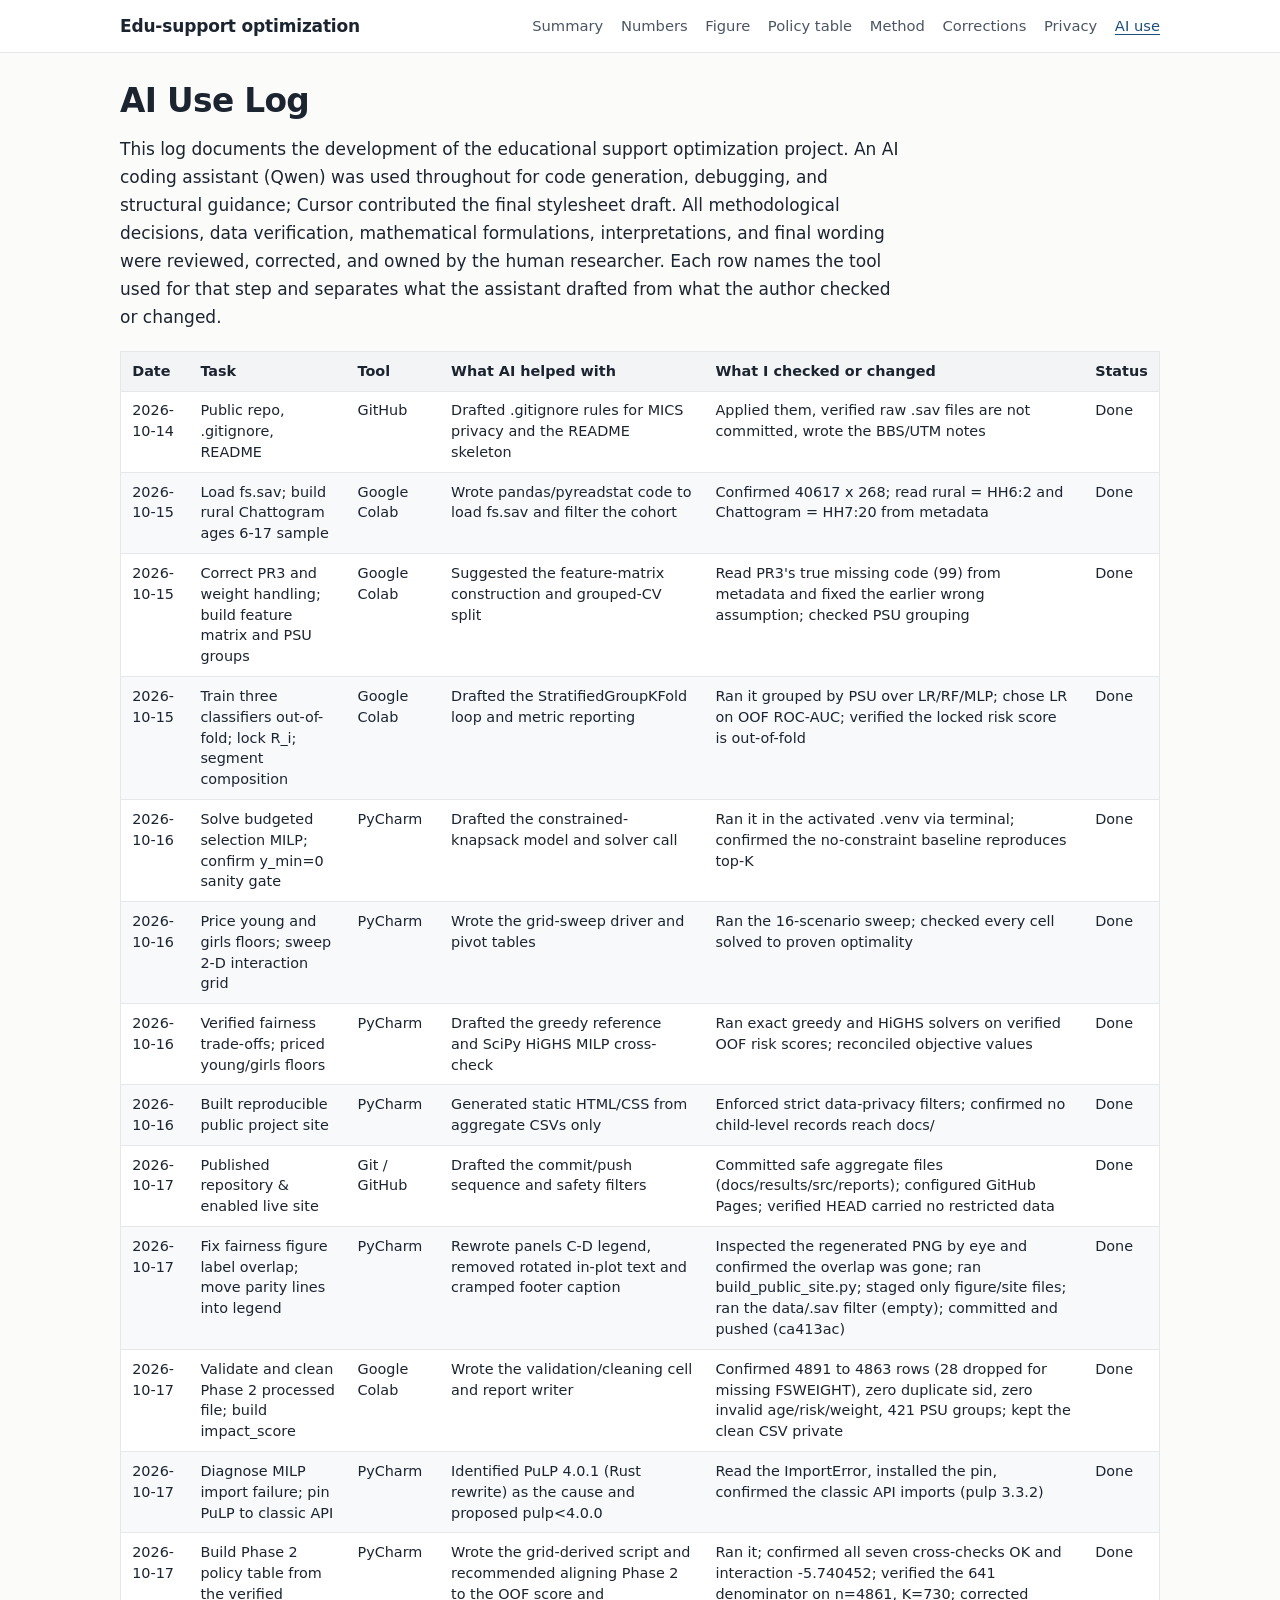
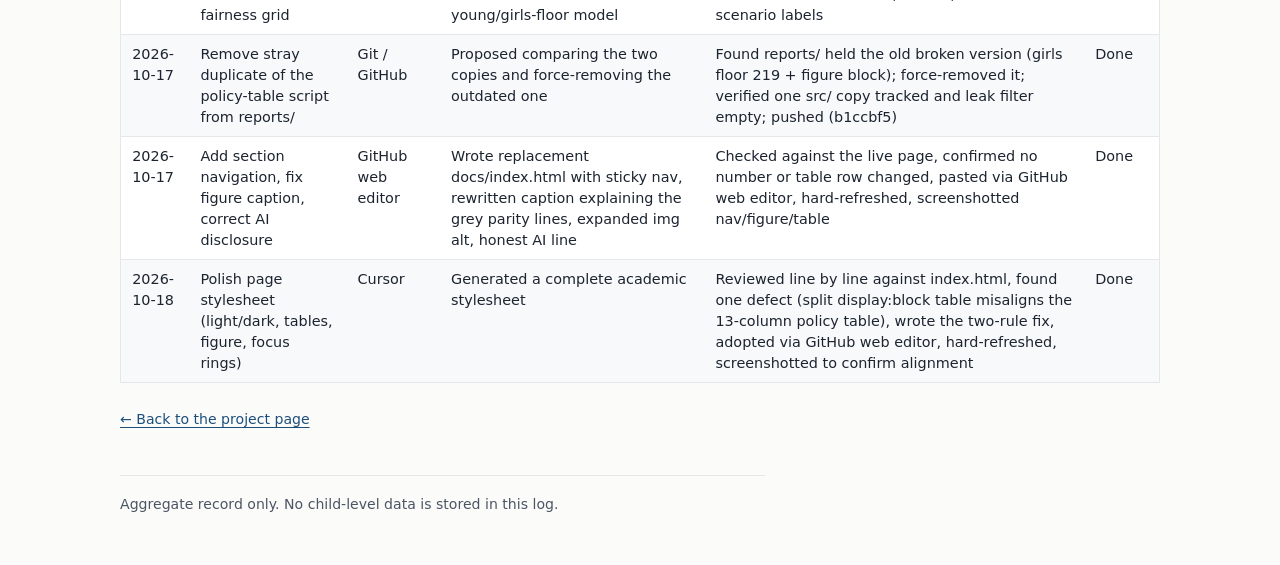
==== docs/ai-use-log.html @ 969b16ec "Add styled AI use log page (fixes raw-markdown render under .nojekyll)" ====
<!doctype html>
<html lang='en'>
<head>
<meta charset='utf-8'>
<meta name='viewport' content='width=device-width, initial-scale=1'>
<title>AI Use Log — Fairness-Constrained Allocation, Rural Chattogram</title>
<link rel='stylesheet' href='styles.css'>
</head>
<body>
<nav class='topnav' aria-label='Section navigation'>
  <div class='topnav-inner'>
    <a class='topnav-brand' href='index.html'>Edu-support optimization</a>
    <div class='topnav-links'>
      <a href='index.html#summary'>Summary</a>
      <a href='index.html#numbers'>Numbers</a>
      <a href='index.html#figure'>Figure</a>
      <a href='index.html#policy'>Policy table</a>
      <a href='index.html#method'>Method</a>
      <a href='index.html#corrections'>Corrections</a>
      <a href='index.html#privacy'>Privacy</a>
      <a href='index.html#ai' aria-current='page'>AI use</a>
    </div>
  </div>
</nav>
<main>
<h1>AI Use Log</h1>
<p>This log documents the development of the educational support optimization project. An AI coding assistant (Qwen) was used throughout for code generation, debugging, and structural guidance; Cursor contributed the final stylesheet draft. All methodological decisions, data verification, mathematical formulations, interpretations, and final wording were reviewed, corrected, and owned by the human researcher. Each row names the tool used for that step and separates what the assistant drafted from what the author checked or changed.</p>
<table class='data-table'>
<thead><tr><th>Date</th><th>Task</th><th>Tool</th><th>What AI helped with</th><th>What I checked or changed</th><th>Status</th></tr></thead>
<tbody>
<tr><td>2026-10-14</td><td>Public repo, .gitignore, README</td><td>GitHub</td><td>Drafted .gitignore rules for MICS privacy and the README skeleton</td><td>Applied them, verified raw .sav files are not committed, wrote the BBS/UTM notes</td><td>Done</td></tr>
<tr><td>2026-10-15</td><td>Load fs.sav; build rural Chattogram ages 6-17 sample</td><td>Google Colab</td><td>Wrote pandas/pyreadstat code to load fs.sav and filter the cohort</td><td>Confirmed 40617 x 268; read rural = HH6:2 and Chattogram = HH7:20 from metadata</td><td>Done</td></tr>
<tr><td>2026-10-15</td><td>Correct PR3 and weight handling; build feature matrix and PSU groups</td><td>Google Colab</td><td>Suggested the feature-matrix construction and grouped-CV split</td><td>Read PR3's true missing code (99) from metadata and fixed the earlier wrong assumption; checked PSU grouping</td><td>Done</td></tr>
<tr><td>2026-10-15</td><td>Train three classifiers out-of-fold; lock R_i; segment composition</td><td>Google Colab</td><td>Drafted the StratifiedGroupKFold loop and metric reporting</td><td>Ran it grouped by PSU over LR/RF/MLP; chose LR on OOF ROC-AUC; verified the locked risk score is out-of-fold</td><td>Done</td></tr>
<tr><td>2026-10-16</td><td>Solve budgeted selection MILP; confirm y_min=0 sanity gate</td><td>PyCharm</td><td>Drafted the constrained-knapsack model and solver call</td><td>Ran it in the activated .venv via terminal; confirmed the no-constraint baseline reproduces top-K</td><td>Done</td></tr>
<tr><td>2026-10-16</td><td>Price young and girls floors; sweep 2-D interaction grid</td><td>PyCharm</td><td>Wrote the grid-sweep driver and pivot tables</td><td>Ran the 16-scenario sweep; checked every cell solved to proven optimality</td><td>Done</td></tr>
<tr><td>2026-10-16</td><td>Verified fairness trade-offs; priced young/girls floors</td><td>PyCharm</td><td>Drafted the greedy reference and SciPy HiGHS MILP cross-check</td><td>Ran exact greedy and HiGHS solvers on verified OOF risk scores; reconciled objective values</td><td>Done</td></tr>
<tr><td>2026-10-16</td><td>Built reproducible public project site</td><td>PyCharm</td><td>Generated static HTML/CSS from aggregate CSVs only</td><td>Enforced strict data-privacy filters; confirmed no child-level records reach docs/</td><td>Done</td></tr>
<tr><td>2026-10-17</td><td>Published repository &amp; enabled live site</td><td>Git / GitHub</td><td>Drafted the commit/push sequence and safety filters</td><td>Committed safe aggregate files (docs/results/src/reports); configured GitHub Pages; verified HEAD carried no restricted data</td><td>Done</td></tr>
<tr><td>2026-10-17</td><td>Fix fairness figure label overlap; move parity lines into legend</td><td>PyCharm</td><td>Rewrote panels C-D legend, removed rotated in-plot text and cramped footer caption</td><td>Inspected the regenerated PNG by eye and confirmed the overlap was gone; ran build_public_site.py; staged only figure/site files; ran the data/.sav filter (empty); committed and pushed (ca413ac)</td><td>Done</td></tr>
<tr><td>2026-10-17</td><td>Validate and clean Phase 2 processed file; build impact_score</td><td>Google Colab</td><td>Wrote the validation/cleaning cell and report writer</td><td>Confirmed 4891 to 4863 rows (28 dropped for missing FSWEIGHT), zero duplicate sid, zero invalid age/risk/weight, 421 PSU groups; kept the clean CSV private</td><td>Done</td></tr>
<tr><td>2026-10-17</td><td>Diagnose MILP import failure; pin PuLP to classic API</td><td>PyCharm</td><td>Identified PuLP 4.0.1 (Rust rewrite) as the cause and proposed pulp&lt;4.0.0</td><td>Read the ImportError, installed the pin, confirmed the classic API imports (pulp 3.3.2)</td><td>Done</td></tr>
<tr><td>2026-10-17</td><td>Build Phase 2 policy table from the verified fairness grid</td><td>PyCharm</td><td>Wrote the grid-derived script and recommended aligning Phase 2 to the OOF score and young/girls-floor model</td><td>Ran it; confirmed all seven cross-checks OK and interaction -5.740452; verified the 641 denominator on n=4861, K=730; corrected scenario labels</td><td>Done</td></tr>
<tr><td>2026-10-17</td><td>Remove stray duplicate of the policy-table script from reports/</td><td>Git / GitHub</td><td>Proposed comparing the two copies and force-removing the outdated one</td><td>Found reports/ held the old broken version (girls floor 219 + figure block); force-removed it; verified one src/ copy tracked and leak filter empty; pushed (b1ccbf5)</td><td>Done</td></tr>
<tr><td>2026-10-17</td><td>Add section navigation, fix figure caption, correct AI disclosure</td><td>GitHub web editor</td><td>Wrote replacement docs/index.html with sticky nav, rewritten caption explaining the grey parity lines, expanded img alt, honest AI line</td><td>Checked against the live page, confirmed no number or table row changed, pasted via GitHub web editor, hard-refreshed, screenshotted nav/figure/table</td><td>Done</td></tr>
<tr><td>2026-10-18</td><td>Polish page stylesheet (light/dark, tables, figure, focus rings)</td><td>Cursor</td><td>Generated a complete academic stylesheet</td><td>Reviewed line by line against index.html, found one defect (split display:block table misaligns the 13-column policy table), wrote the two-rule fix, adopted via GitHub web editor, hard-refreshed, screenshotted to confirm alignment</td><td>Done</td></tr>
</tbody>
</table>
<p class='small'><a href='index.html'>&larr; Back to the project page</a></p>
<div class='footer'>Aggregate record only. No child-level data is stored in this log.</div>
</main>
</body>
</html>
---- docs/styles.css ----
/* Academic project page — system fonts, one accent, light/dark via prefers-color-scheme */

:root {
  --text: #1c2430;
  --muted: #4b5563;
  --bg: #fbfbfa;
  --surface: #ffffff;
  --soft: #f3f4f6;
  --line: #e5e7eb;
  --zebra: #f8f9fb;
  --accent: #1d4f7a; /* deep academic blue; ~7:1 on white */
  --accent-soft: #e8f0f6;
  --warn: #9a3412;
  --warn-soft: #f8eee8;
  --ok: #0f6b4c;
  --ok-soft: #eaf6f1;
  --shadow: 0 1px 2px rgba(28, 36, 48, 0.06);
  --radius: 8px;
  --measure: 72ch;
  --page: 68rem;
  --nav-h: 3.25rem;
}

@media (prefers-color-scheme: dark) {
  :root {
    --text: #e8eaed;
    --muted: #a8b0ba;
    --bg: #12151a;
    --surface: #1b1f26;
    --soft: #222831;
    --line: #343b46;
    --zebra: #1f242c;
    --accent: #7eb6d9;
    --accent-soft: #1a2d3c;
    --warn: #e0a07a;
    --warn-soft: #2a211c;
    --ok: #7dbea4;
    --ok-soft: #1a2b25;
    --shadow: 0 1px 2px rgba(0, 0, 0, 0.35);
  }
}

*,
*::before,
*::after {
  box-sizing: border-box;
}

html {
  scroll-padding-top: var(--nav-h);
}

body {
  margin: 0;
  color: var(--text);
  background: var(--bg);
  font-family: ui-sans-serif, system-ui, -apple-system, "Segoe UI", Roboto, Helvetica, Arial, "Noto Sans", sans-serif;
  font-size: 1.0625rem;
  line-height: 1.65;
  -webkit-text-size-adjust: 100%;
}

:focus-visible {
  outline: 2px solid var(--accent);
  outline-offset: 3px;
}

:focus:not(:focus-visible) {
  outline: none;
}

a {
  color: var(--accent);
  text-decoration-thickness: 1px;
  text-underline-offset: 0.18em;
}

a:hover {
  text-decoration-thickness: 2px;
}

/* Sticky top nav */
.topnav {
  position: sticky;
  top: 0;
  z-index: 100;
  background: var(--surface);
  border-bottom: 1px solid var(--line);
}

.topnav-inner {
  display: flex;
  align-items: center;
  justify-content: space-between;
  gap: 1rem;
  max-width: var(--page);
  margin: 0 auto;
  padding: 0.65rem 1.5rem;
  min-height: var(--nav-h);
}

.topnav-brand {
  font-weight: 650;
  color: var(--text);
  text-decoration: none;
  letter-spacing: -0.01em;
  white-space: nowrap;
}

.topnav-brand:hover {
  color: var(--accent);
}

.topnav-links {
  display: flex;
  flex-wrap: wrap;
  align-items: center;
  gap: 0.35rem 1.1rem;
  margin: 0;
  padding: 0;
  list-style: none;
}

.topnav-links a {
  color: var(--muted);
  text-decoration: none;
  font-size: 0.92rem;
}

.topnav-links a:hover,
.topnav-links a[aria-current="page"] {
  color: var(--accent);
  text-decoration: underline;
}

header {
  padding: 2.4rem 1.5rem 1.6rem;
  border-bottom: 1px solid var(--line);
  background: var(--soft);
}

header h1,
header .subtitle,
header .meta,
header .badge-row {
  max-width: var(--page);
  margin-left: auto;
  margin-right: auto;
}

h1 {
  margin: 0 0 0.5rem;
  font-size: clamp(1.55rem, 2.4vw + 1rem, 2.05rem);
  font-weight: 700;
  line-height: 1.25;
  letter-spacing: -0.02em;
}

h2 {
  margin: 2.35rem 0 0.85rem;
  padding-bottom: 0.4rem;
  font-size: 1.32rem;
  font-weight: 650;
  line-height: 1.3;
  letter-spacing: -0.015em;
  border-bottom: 1px solid var(--line);
}

h3 {
  margin: 1.5rem 0 0.45rem;
  font-size: 1.06rem;
  font-weight: 650;
  line-height: 1.35;
}

p {
  margin: 0.8rem 0;
  max-width: var(--measure);
}

.subtitle {
  margin: 0 0 0.65rem;
  color: var(--muted);
  font-size: 1.08rem;
  line-height: 1.5;
  max-width: var(--measure);
}

.meta {
  margin: 0.2rem 0;
  color: var(--muted);
  font-size: 0.95rem;
  max-width: var(--measure);
}

main {
  max-width: var(--page);
  margin: 0 auto;
  padding: 1.75rem 1.5rem 3rem;
}

.badge-row {
  display: flex;
  flex-wrap: wrap;
  gap: 0.45rem;
  margin: 1.1rem 0 0;
  max-width: var(--page);
}

.badge {
  display: inline-block;
  padding: 0.22rem 0.72rem;
  border: 1px solid var(--line);
  border-radius: 999px;
  background: var(--surface);
  color: var(--muted);
  font-size: 0.8rem;
  line-height: 1.45;
  white-space: nowrap;
}

.callout {
  max-width: var(--measure);
  margin: 1.15rem 0;
  padding: 0.95rem 1.1rem;
  background: var(--accent-soft);
  border: 1px solid var(--line);
  border-left: 4px solid var(--accent);
  border-radius: 0 var(--radius) var(--radius) 0;
}

.callout.green {
  background: var(--ok-soft);
  border-left-color: var(--ok);
}

.callout.orange {
  background: var(--warn-soft);
  border-left-color: var(--warn);
}

.callout ul {
  margin: 0.35rem 0 0.15rem 1.15rem;
}

.figure {
  display: block;
  width: auto;
  max-width: 100%;
  height: auto;
  margin: 1.15rem auto 0.45rem;
  border: 1px solid var(--line);
  border-radius: var(--radius);
  background: var(--surface);
}

.figure + .small {
  margin-top: 0.35rem;
  margin-bottom: 0.35rem;
}

.data-table {
  width: 100%;
  min-width: 42rem;
  margin: 1.25rem 0 1.6rem;
  border: 1px solid var(--line);
  border-radius: var(--radius);
  background: var(--surface);
  font-size: 0.9rem;
  line-height: 1.45;
  border-collapse: collapse;
}

.data-table th,
.data-table td {
  padding: 0.55rem 0.7rem;
  border-bottom: 1px solid var(--line);
  text-align: left;
  vertical-align: top;
}

.data-table th {
  background: var(--soft);
  font-weight: 650;
  white-space: nowrap;
}

.data-table tbody tr:nth-child(even) {
  background: var(--zebra);
}

.data-table tbody tr:last-child td {
  border-bottom: none;
}

ul,
ol {
  margin: 0.65rem 0 0.85rem 1.3rem;
  max-width: var(--measure);
  padding: 0;
}

li {
  margin: 0.32rem 0;
}

.small {
  font-size: 0.88rem;
  line-height: 1.55;
  color: var(--muted);
  max-width: var(--measure);
}

.footer {
  max-width: var(--measure);
  margin-top: 2.75rem;
  padding-top: 1.1rem;
  border-top: 1px solid var(--line);
  color: var(--muted);
  font-size: 0.88rem;
}

.code {
  font-family: ui-monospace, SFMono-Regular, Menlo, Monaco, Consolas, "Liberation Mono", "Courier New", monospace;
  font-size: 0.88em;
  background: var(--soft);
  padding: 0.1rem 0.32rem;
  border-radius: 4px;
  border: 1px solid var(--line);
}

.grid {
  display: grid;
  grid-template-columns: repeat(auto-fit, minmax(15.5rem, 1fr));
  gap: 1rem;
  margin: 1.15rem 0 0;
  max-width: var(--page);
}

.card {
  background: var(--surface);
  border: 1px solid var(--line);
  border-radius: var(--radius);
  box-shadow: var(--shadow);
  padding: 1.05rem 1.1rem 0.95rem;
}

.card h3 {
  margin-top: 0;
  margin-bottom: 0.4rem;
}

.card p {
  margin: 0;
  max-width: none;
  color: var(--muted);
  font-size: 0.95rem;
}

@media (max-width: 40rem) {
  .grid {
    grid-template-columns: 1fr;
  }

  .data-table {
    min-width: 36rem;
  }

  .badge {
    white-space: normal;
  }
}

@media (prefers-reduced-motion: reduce) {
  html {
    scroll-behavior: auto;
  }

  *,
  *::before,
  *::after {
    animation: none !important;
    transition: none !important;
  }
}
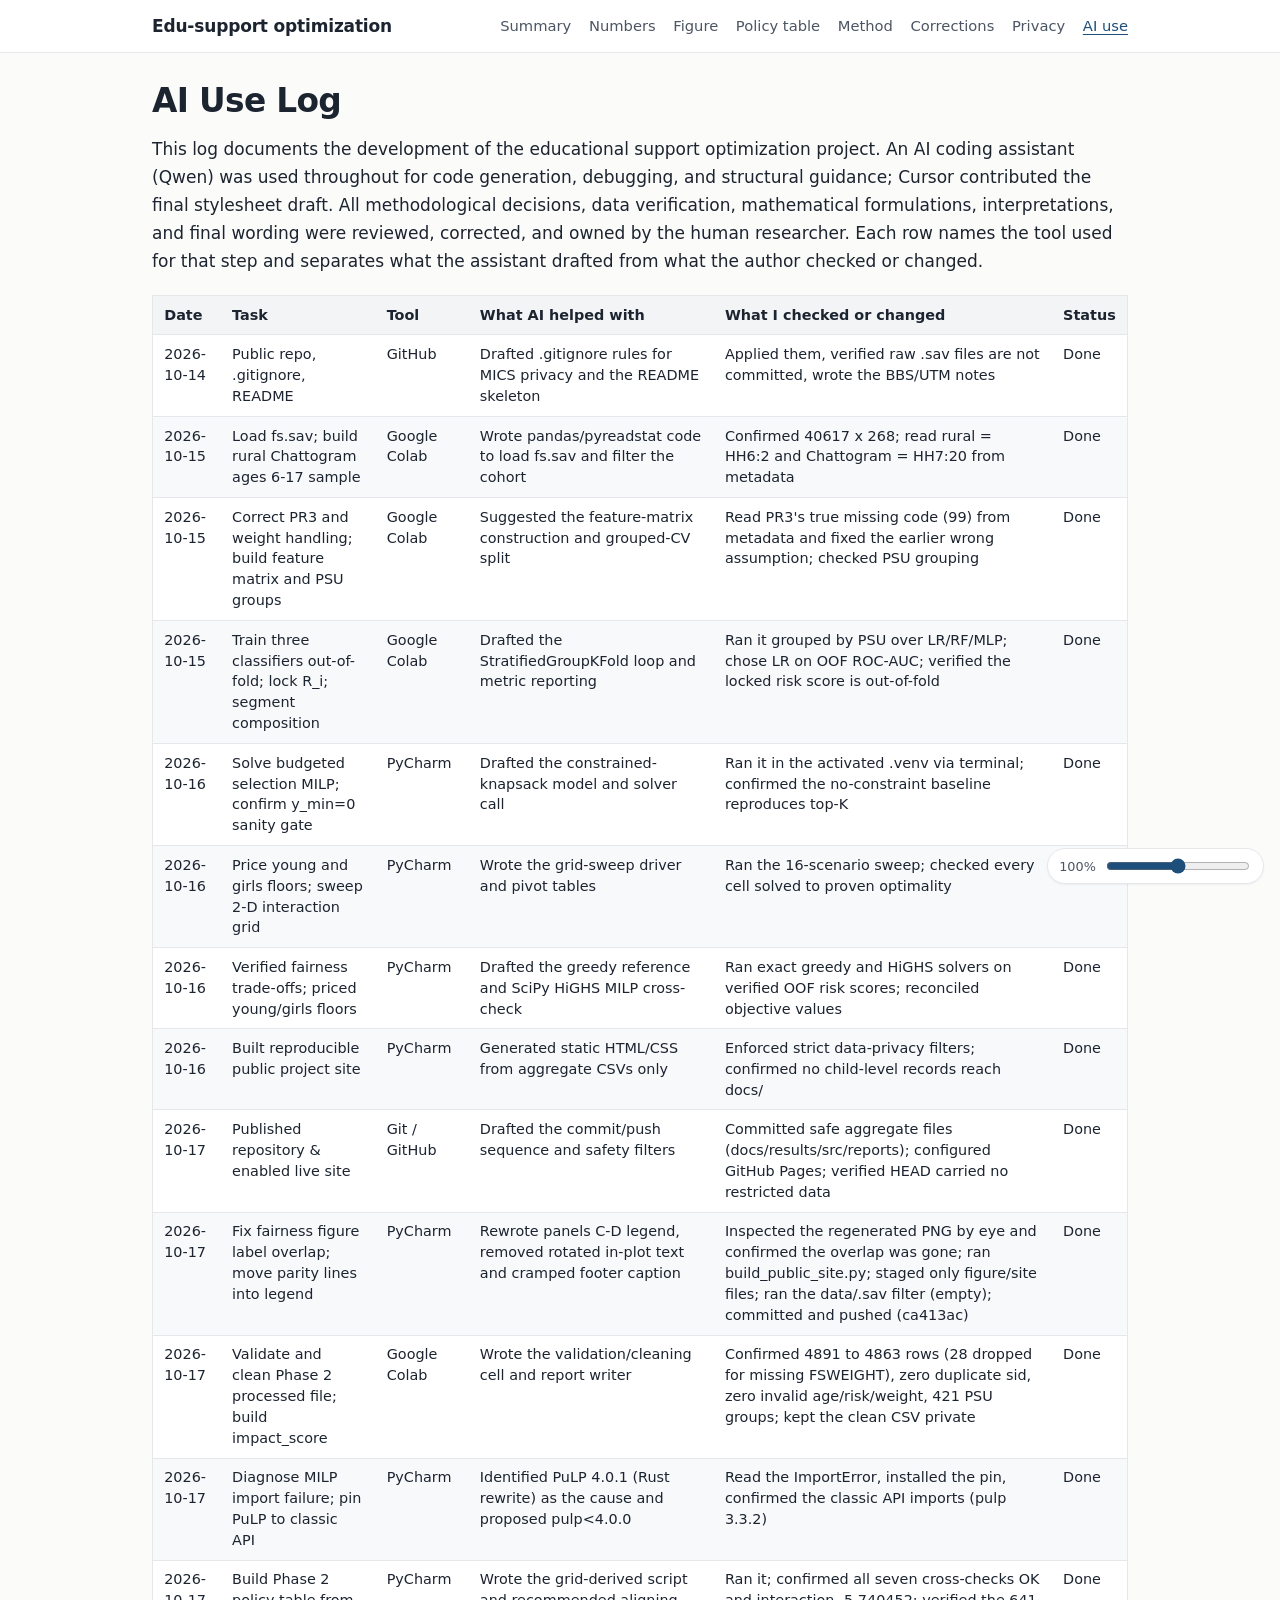
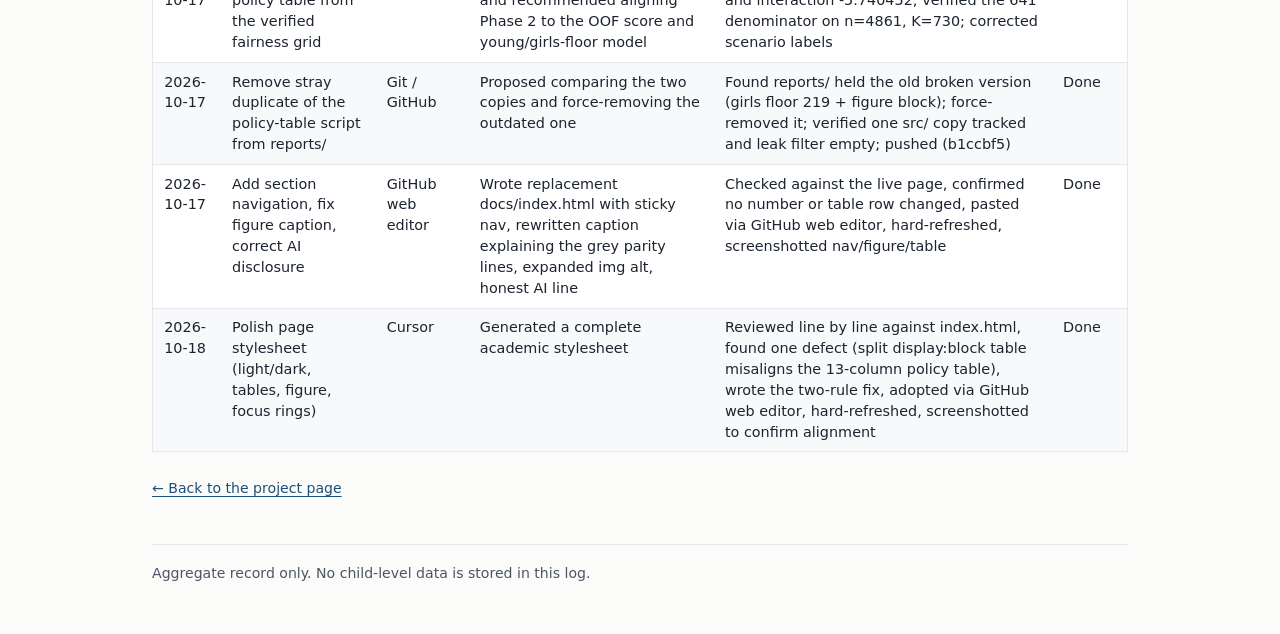
==== commit adf1f6a5: "Add zoom slider to AI log page" ====
--- a/docs/ai-use-log.html
+++ b/docs/ai-use-log.html
@@ -5,6 +5,17 @@
 <meta name='viewport' content='width=device-width, initial-scale=1'>
 <title>AI Use Log — Fairness-Constrained Allocation, Rural Chattogram</title>
 <link rel='stylesheet' href='styles.css'>
+  <script>
+(function () {
+  var d = document.documentElement;
+  try {
+    if (window.matchMedia && window.matchMedia('(prefers-reduced-motion: reduce)').matches) { return; }
+    if (!('IntersectionObserver' in window)) { return; }
+    d.className += ' js-reveal';
+    window.__revealGuard = setTimeout(function () { d.className = d.className.replace(' js-reveal', ''); }, 2000);
+  } catch (e) {}
+})();
+</script>
 </head>
 <body>
 <nav class='topnav' aria-label='Section navigation'>
@@ -49,5 +60,11 @@
 <p class='small'><a href='index.html'>&larr; Back to the project page</a></p>
 <div class='footer'>Aggregate record only. No child-level data is stored in this log.</div>
 </main>
+  <script src='app.js' defer></script>
+  <div class='zoombar' role='group' aria-label='Reading zoom'>
+  <span class='zoom-label' id='zoomLabel'>100%</span>
+  <input type='range' id='zoomRange' min='0' max='100' step='1' value='50' aria-label='Reading zoom level'>
+</div>
+<script src='app.js' defer></script>
 </body>
 </html>
--- a/docs/styles.css
+++ b/docs/styles.css
@@ -323,6 +323,11 @@
 .code {
   font-family: ui-monospace, SFMono-Regular, Menlo, Monaco, Consolas, "Liberation Mono", "Courier New", monospace;
   font-size: 0.88em;
+
+  /* --- right-edge / overflow fixes (added) --- */
+:root { --measure: 90ch; }
+.data-table { min-width: 0; }
+.data-table th { white-space: normal; }
   background: var(--soft);
   padding: 0.1rem 0.32rem;
   border-radius: 4px;
@@ -383,3 +388,41 @@
     transition: none !important;
   }
 }
+
+/* --- transitions (added) --- */
+@media (prefers-reduced-motion: no-preference) { 
+  html { 
+    scroll-behavior: smooth;
+  } 
+} .js-reveal main > * { 
+  opacity: 0; 
+  transform: translateY(14px);
+  transition: opacity 0.5s ease, 
+    transform 0.5s ease;
+  will-change: opacity, transform; 
+} .js-reveal main > .is-visible { 
+  opacity: 1; 
+  transform: none; 
+  will-change: auto; 
+}
+/* --- unified content width: removes right gap, matches figure to text, stops table overflow --- */
+:root { --page: 64rem; --measure: 100%; }
+.data-table { min-width: 0; }
+.data-table th { white-space: normal; }
+
+/* --- reading zoom (added) --- */ :root { --rs: 1; } main { font-size: calc(1.0625rem * var(--rs)); } .zoombar { position: fixed; right: 1rem; bottom: 1rem; z-index: 200; display: flex; gap: 0.25rem; padding: 0.3rem; background: var(--surface); border: 1px solid var(--line); border-radius: 999px; box-shadow: var(--shadow); } .zoombar button { font: inherit; line-height: 1; min-width: 2rem; padding: 0.35rem 0.5rem; border: 1px solid var(--line); border-radius: 999px; background: var(--soft); color: var(--text); cursor: pointer; } .zoombar button:hover { background: var(--accent-soft); color: var(--accent); } .zoombar .zoom-reset { min-width: auto; padding: 0.35rem 0.6rem; } @media (max-width: 40rem) { .zoombar { right: 0.5rem; bottom: 0.5rem; } }
+/* --- figure size + zoom slider (added) --- */
+.figure { max-width: 80%; }
+.zoombar {
+  position: fixed; right: 1rem; bottom: 1rem; z-index: 200;
+  display: flex; align-items: center; gap: 0.5rem;
+  padding: 0.4rem 0.7rem;
+  background: var(--surface); border: 1px solid var(--line);
+  border-radius: 999px; box-shadow: var(--shadow);
+}
+.zoom-label { font: inherit; font-size: 0.8rem; min-width: 3.4ch; text-align: right; color: var(--muted); }
+.zoombar input[type=range] { width: 9rem; accent-color: var(--accent); cursor: pointer; }
+@media (max-width: 40rem) {
+  .zoombar { right: 0.5rem; bottom: 0.5rem; }
+  .zoombar input[type=range] { width: 6rem; }
+}
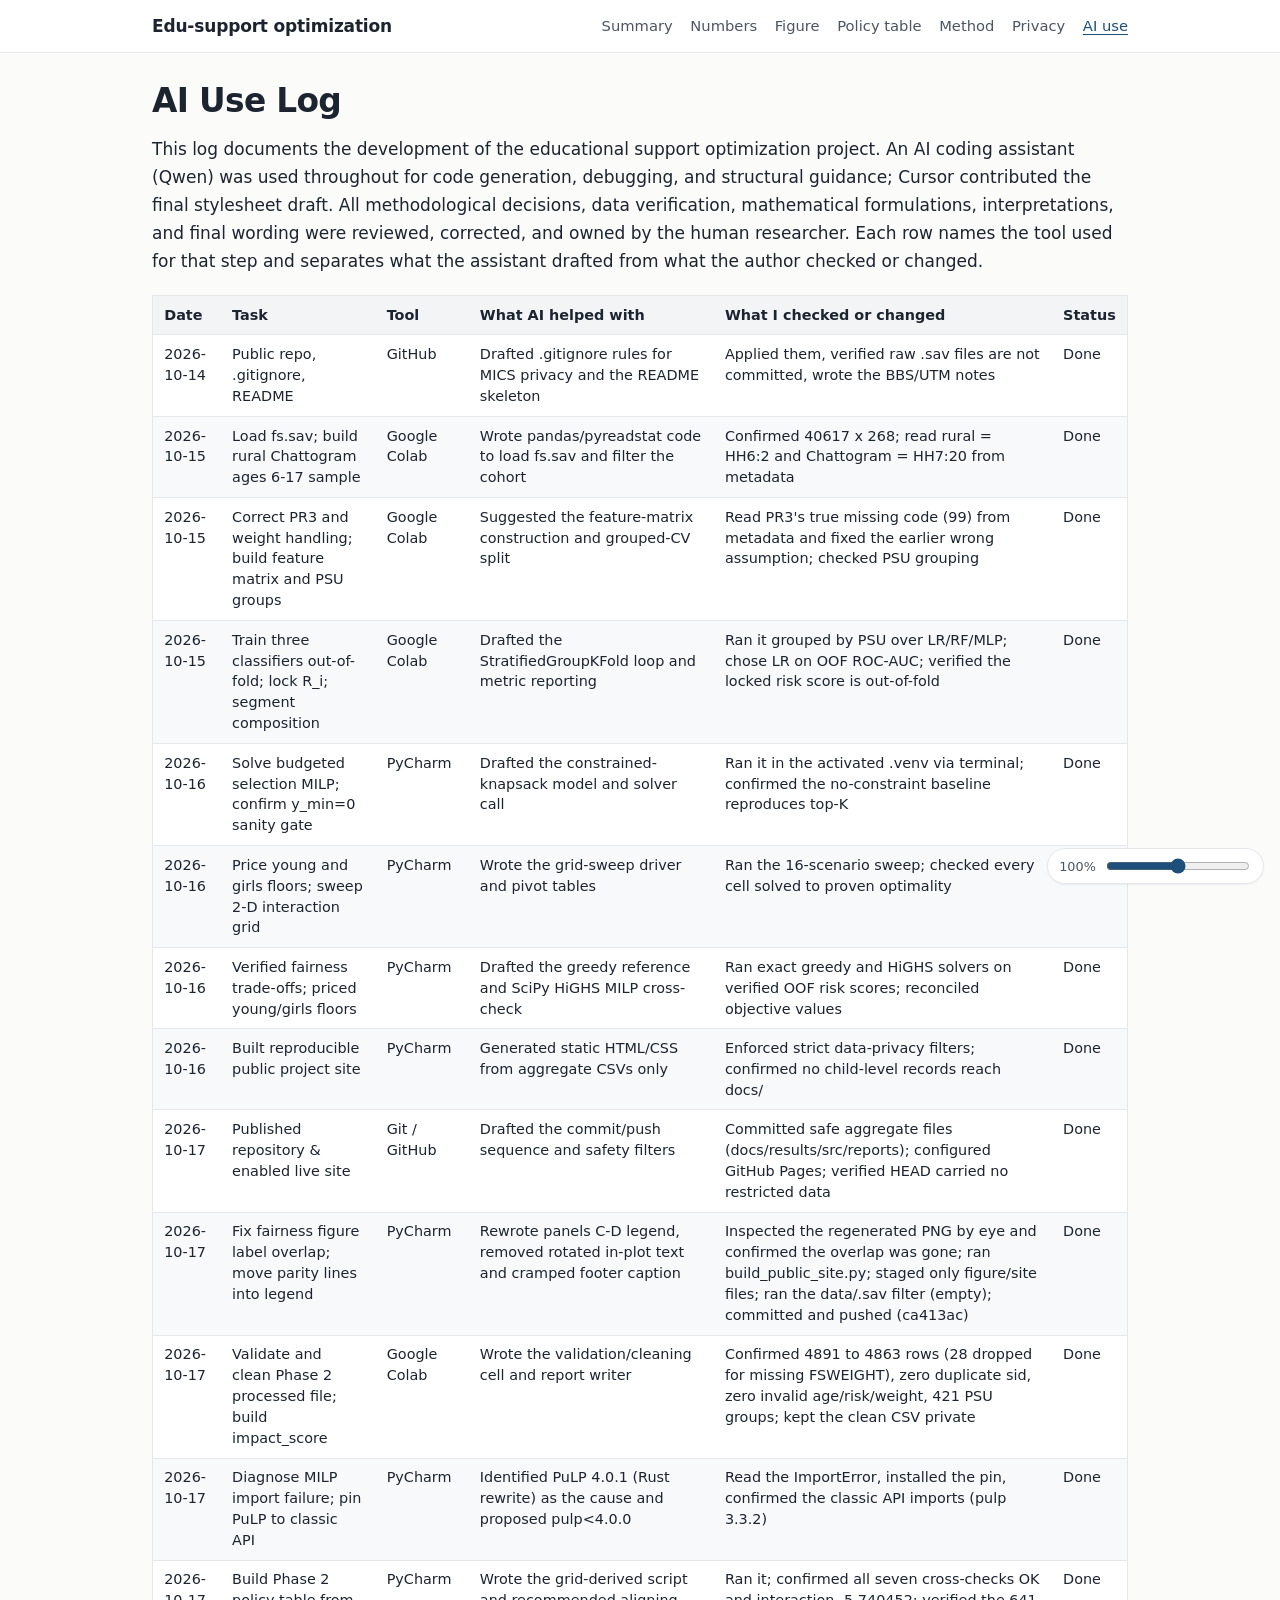
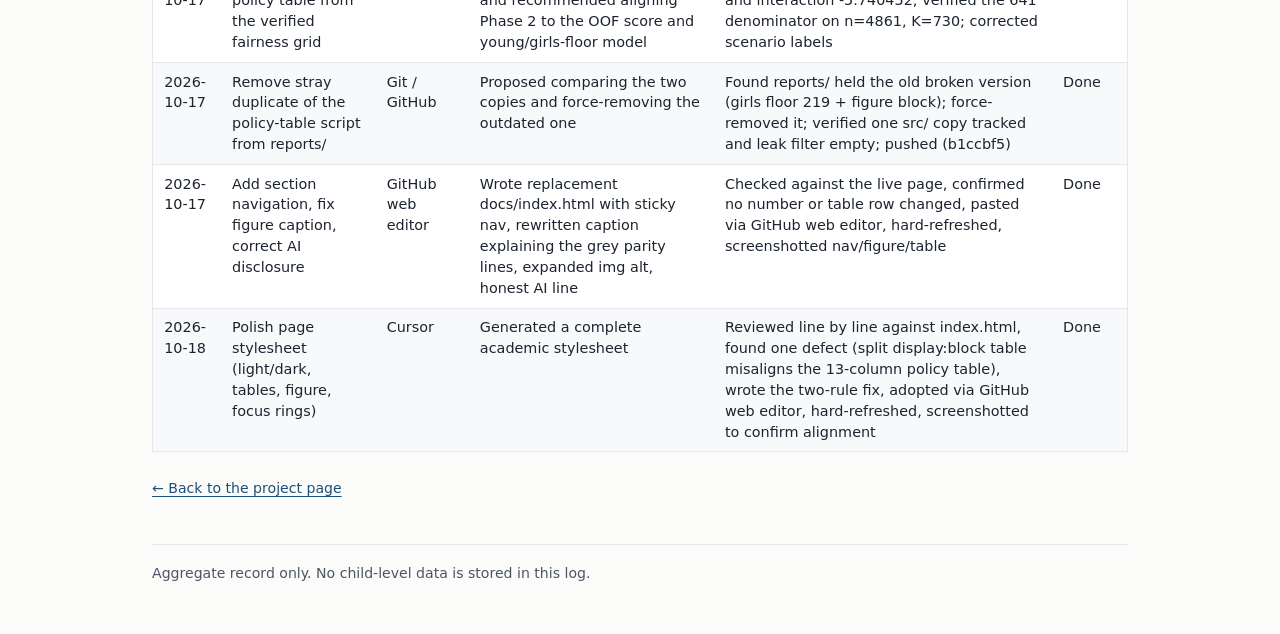
==== commit dd78a4dc: "Drop corrections block from page (preserved in README)" ====
--- a/docs/ai-use-log.html
+++ b/docs/ai-use-log.html
@@ -27,7 +27,6 @@
       <a href='index.html#figure'>Figure</a>
       <a href='index.html#policy'>Policy table</a>
       <a href='index.html#method'>Method</a>
-      <a href='index.html#corrections'>Corrections</a>
       <a href='index.html#privacy'>Privacy</a>
       <a href='index.html#ai' aria-current='page'>AI use</a>
     </div>
--- a/docs/styles.css
+++ b/docs/styles.css
@@ -426,3 +426,11 @@
   .zoombar { right: 0.5rem; bottom: 0.5rem; }
   .zoombar input[type=range] { width: 6rem; }
 }
+/* --- hand-rendered math (no CDN dependency) --- */
+.eq { text-align: center; font-size: 1.12rem; margin: 0.9rem 0 1.1rem; line-height: 2.1; }
+.eq .v { font-style: italic; }
+.eq .txt { font-style: normal; margin: 0 0.35em; color: var(--muted); }
+.eq .lim { display: inline-flex; flex-direction: column; align-items: center; vertical-align: middle; margin: 0 0.12em; line-height: 1; }
+.eq .lim .sym { font-size: 1.35em; font-style: normal; }
+.eq .lim .bot { font-size: 0.6em; line-height: 1.1; }
+.eq sub { font-size: 0.7em; }
